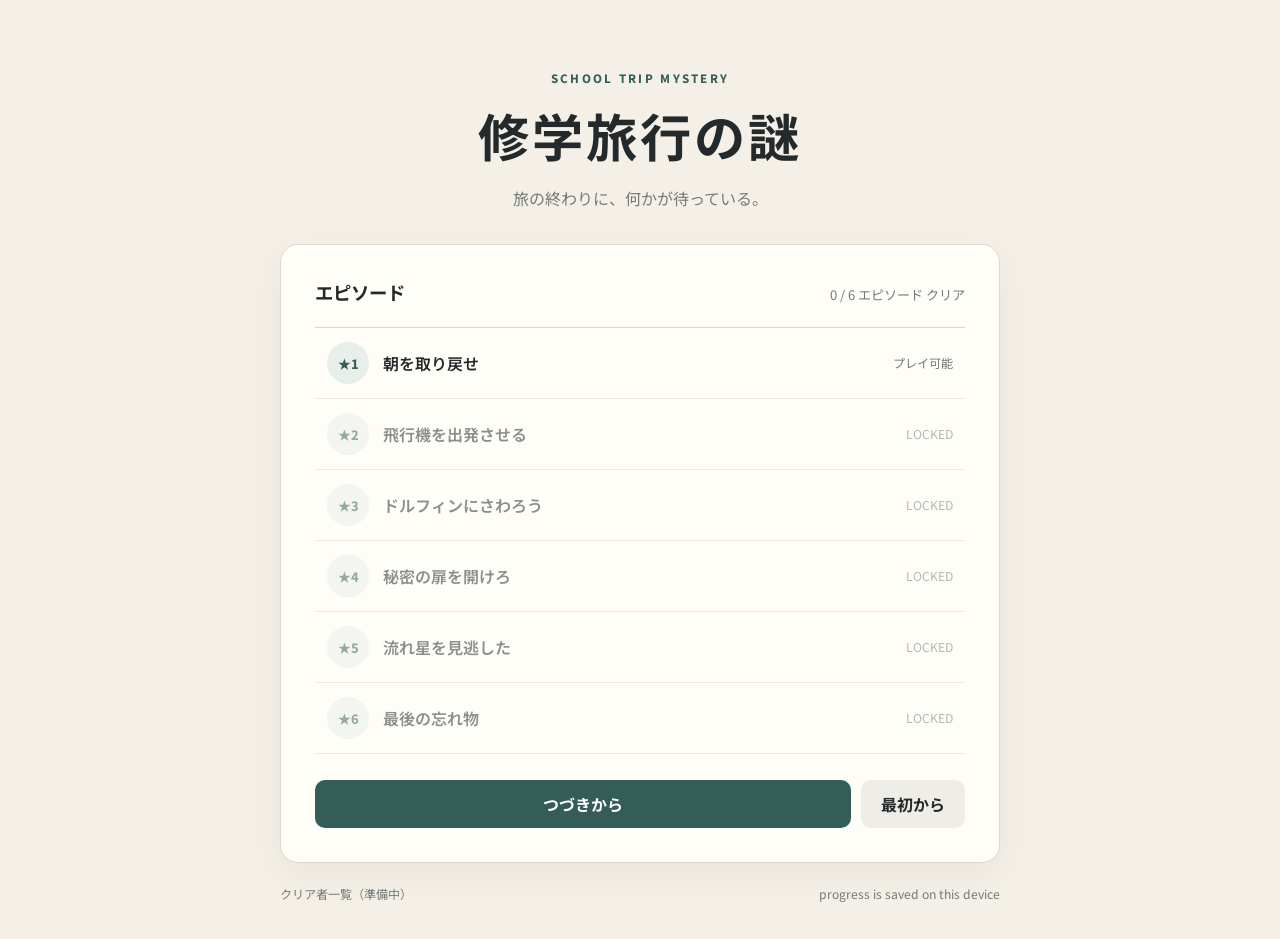
==== index.html @ f6f36cec "first commit" ====
<!DOCTYPE html>
<html lang="ja">
 <head>
  <meta charset="utf-8"/>
  <meta content="width=device-width, initial-scale=1" name="viewport"/>
  <meta content="#f4f0e8" name="theme-color"/>
  <title>
   修学旅行の謎
  </title>
  <link href="css/common.css" rel="stylesheet"/>
  <script defer="" src="js/common.js">
  </script>
 </head>
 <body data-page="top">
  <main class="top-shell">
   <header class="top-header">
    <p class="eyebrow">
     SCHOOL TRIP MYSTERY
    </p>
    <h1>
     修学旅行の謎
    </h1>
    <p class="lead">
     旅の終わりに、何かが待っている。
    </p>
   </header>
   <section class="panel">
    <div class="section-heading">
     <h2>
      エピソード
     </h2>
     <p class="muted" id="progress-summary">
      進行状況を読み込み中&hellip;
     </p>
    </div>
    <ol class="episode-list" id="episode-list">
    </ol>
    <div class="top-actions">
     <button class="button button-primary" id="continue-button" type="button">
      つづきから
     </button>
     <button class="button button-quiet" id="restart-button" type="button">
      最初から
     </button>
    </div>
   </section>
   <footer class="top-footer">
    <span aria-label="クリア者一覧（準備中）">
     クリア者一覧（準備中）
    </span>
    <span>
     progress is saved on this device
    </span>
   </footer>
  </main>
 </body>
</html>
---- css/common.css ----
@import url('https://fonts.googleapis.com/css2?family=Noto+Sans+JP:wght@400;500;600;700;800&display=swap');

:root {
  color-scheme: light;
  --paper: #f4f0e8;
  --ink: #242a2b;
  --muted: #747a78;
  --line: #ded8cc;
  --accent: #355d58;
  --accent-dark: #254540;
  --panel: #fffdf8;
  --locked: #e9e5dd;
  font-family: "Noto Sans JP", "Yu Gothic", sans-serif;
}
* { box-sizing: border-box; }
body {
  margin: 0;
  min-height: 100vh;
  background: var(--paper);
  color: var(--ink);
}
button, a { font: inherit; }
.top-shell, .episode-shell {
  width: min(100% - 32px, 720px);
  margin: 0 auto;
  padding: 48px 0 36px;
}
.top-header { text-align: center; padding: 22px 8px 34px; }
.eyebrow {
  margin: 0 0 12px;
  color: var(--accent);
  font-size: .72rem;
  font-weight: 800;
  letter-spacing: .2em;
}
h1 { margin: 0; font-size: clamp(2rem, 8vw, 3.2rem); letter-spacing: .06em; }
.lead { margin: 14px 0 0; color: var(--muted); }
.panel, .episode-panel {
  padding: clamp(20px, 5vw, 34px);
  border: 1px solid var(--line);
  border-radius: 18px;
  background: var(--panel);
  box-shadow: 0 12px 35px rgb(44 39 28 / 5%);
}
.section-heading {
  display: flex;
  align-items: baseline;
  justify-content: space-between;
  gap: 12px;
  flex-wrap: wrap;
}
h2 { margin: 0; font-size: 1.15rem; }
.muted { color: var(--muted); font-size: .82rem; margin: 0; }
.episode-list { list-style: none; padding: 0; margin: 22px 0 26px; }
.episode-item {
  display: flex;
  align-items: center;
  gap: 14px;
  padding: 14px 12px;
  border-top: 1px solid var(--line);
}
.episode-item:last-child { border-bottom: 1px solid var(--line); }
.episode-number {
  display: grid;
  place-items: center;
  flex: 0 0 42px;
  height: 42px;
  border-radius: 50%;
  background: #e8eee9;
  color: var(--accent);
  font-weight: 800;
  font-size: .8rem;
}
.episode-name { flex: 1; font-weight: 600; }
.episode-status { color: var(--muted); font-size: .76rem; white-space: nowrap; }
.episode-item.is-locked { opacity: .52; }
.episode-item.is-cleared .episode-number { background: var(--accent); color: white; }
.episode-link { color: inherit; text-decoration: none; }
.episode-link:focus-visible, button:focus-visible, a:focus-visible {
  outline: 3px solid #c18b42;
  outline-offset: 3px;
}
.top-actions { display: flex; gap: 10px; flex-wrap: wrap; }
.button {
  min-height: 48px;
  border: 0;
  border-radius: 10px;
  padding: 0 20px;
  cursor: pointer;
  font-weight: 700;
  text-align: center;
}
.button-primary { background: var(--accent); color: white; flex: 1; }
.button-primary:hover { background: var(--accent-dark); }
.button-quiet { background: #efede7; color: var(--ink); }
.button:disabled { opacity: .45; cursor: not-allowed; }
.top-footer {
  display: flex;
  justify-content: space-between;
  gap: 12px;
  margin-top: 22px;
  color: var(--muted);
  font-size: .76rem;
}
.top-footer a { color: var(--accent); }
.episode-shell { max-width: 680px; }
.episode-topline { display: flex; justify-content: space-between; gap: 12px; margin-bottom: 18px; }
.back-link { color: var(--accent); text-decoration: none; font-size: .9rem; }
.episode-panel h1 { font-size: clamp(1.6rem, 7vw, 2.5rem); margin: 10px 0 22px; }
.episode-copy { line-height: 1.9; color: #454b49; }
.episode-placeholder {
  margin: 24px 0;
  padding: 22px;
  border: 1px dashed #c9c1b3;
  border-radius: 12px;
  background: #f8f5ee;
  color: var(--muted);
  text-align: center;
}
.dev-note {
  margin-top: 24px;
  padding-top: 18px;
  border-top: 1px solid var(--line);
  color: #8a6a3e;
  font-size: .78rem;
  line-height: 1.7;
}
@media (max-width: 480px) {
  .top-shell, .episode-shell { width: min(100% - 22px, 720px); padding-top: 24px; }
  .episode-status { font-size: .7rem; }
  .top-footer { flex-direction: column; }
}


/* 搭乗券は各エピソードのプレイ画面内・左上に表示する */
.boarding-pass-indicator{
  position:absolute;z-index:18;top:10px;left:10px;
  display:flex;align-items:center;gap:5px;
  padding:5px 9px;border:1px solid #d2bd83;border-radius:999px;
  background:#fff8e9f2;color:#705523;
  box-shadow:0 2px 8px #28201424;
  font-size:.66rem;font-weight:800;line-height:1.2;
  pointer-events:none;white-space:nowrap;
}
.boarding-pass-indicator span:first-child{font-size:.9rem}
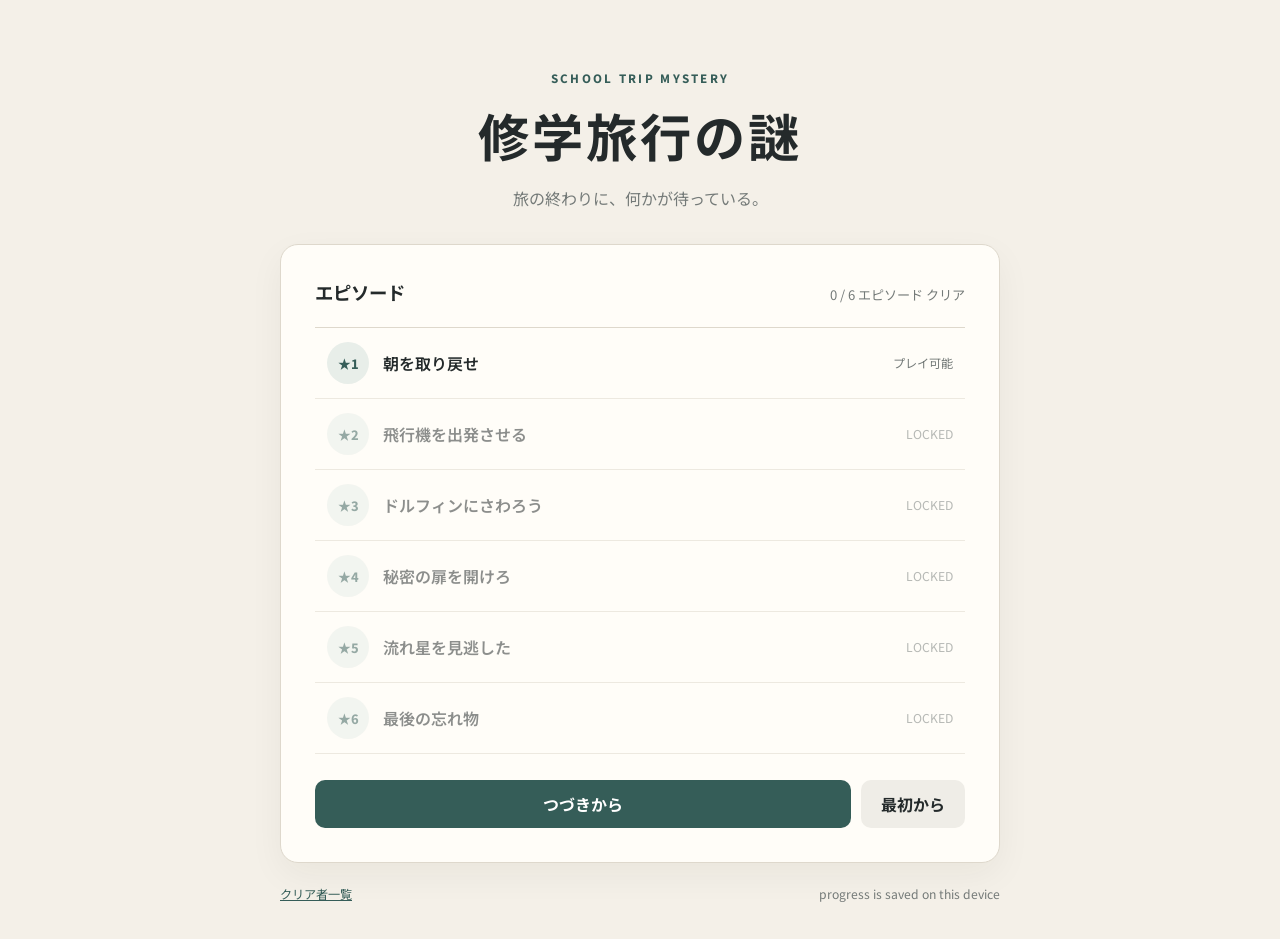
==== commit 2b39d046: "clearers" ====
--- a/index.html
+++ b/index.html
@@ -46,7 +46,7 @@
    </section>
    <footer class="top-footer">
     <span aria-label="クリア者一覧（準備中）">
-     クリア者一覧（準備中）
+    <a href="./clearers.html">クリア者一覧</a>
     </span>
     <span>
      progress is saved on this device
